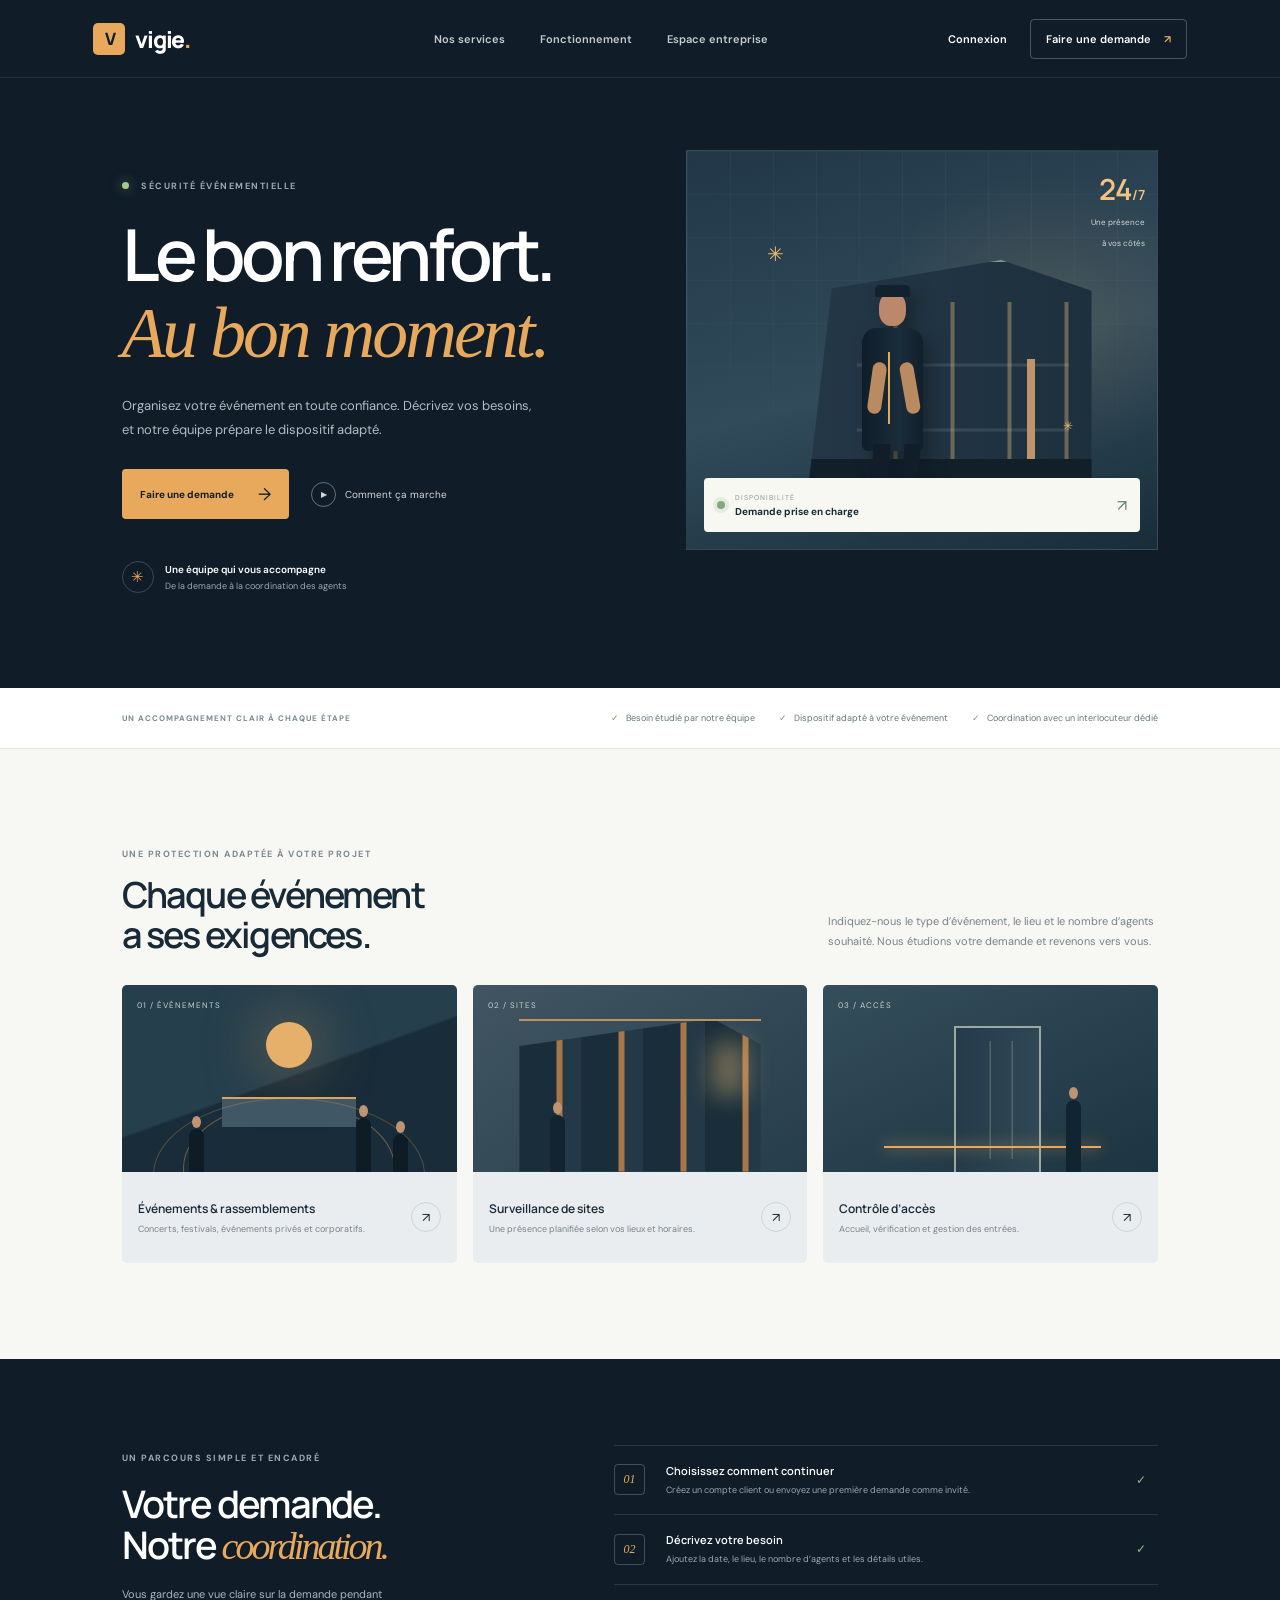
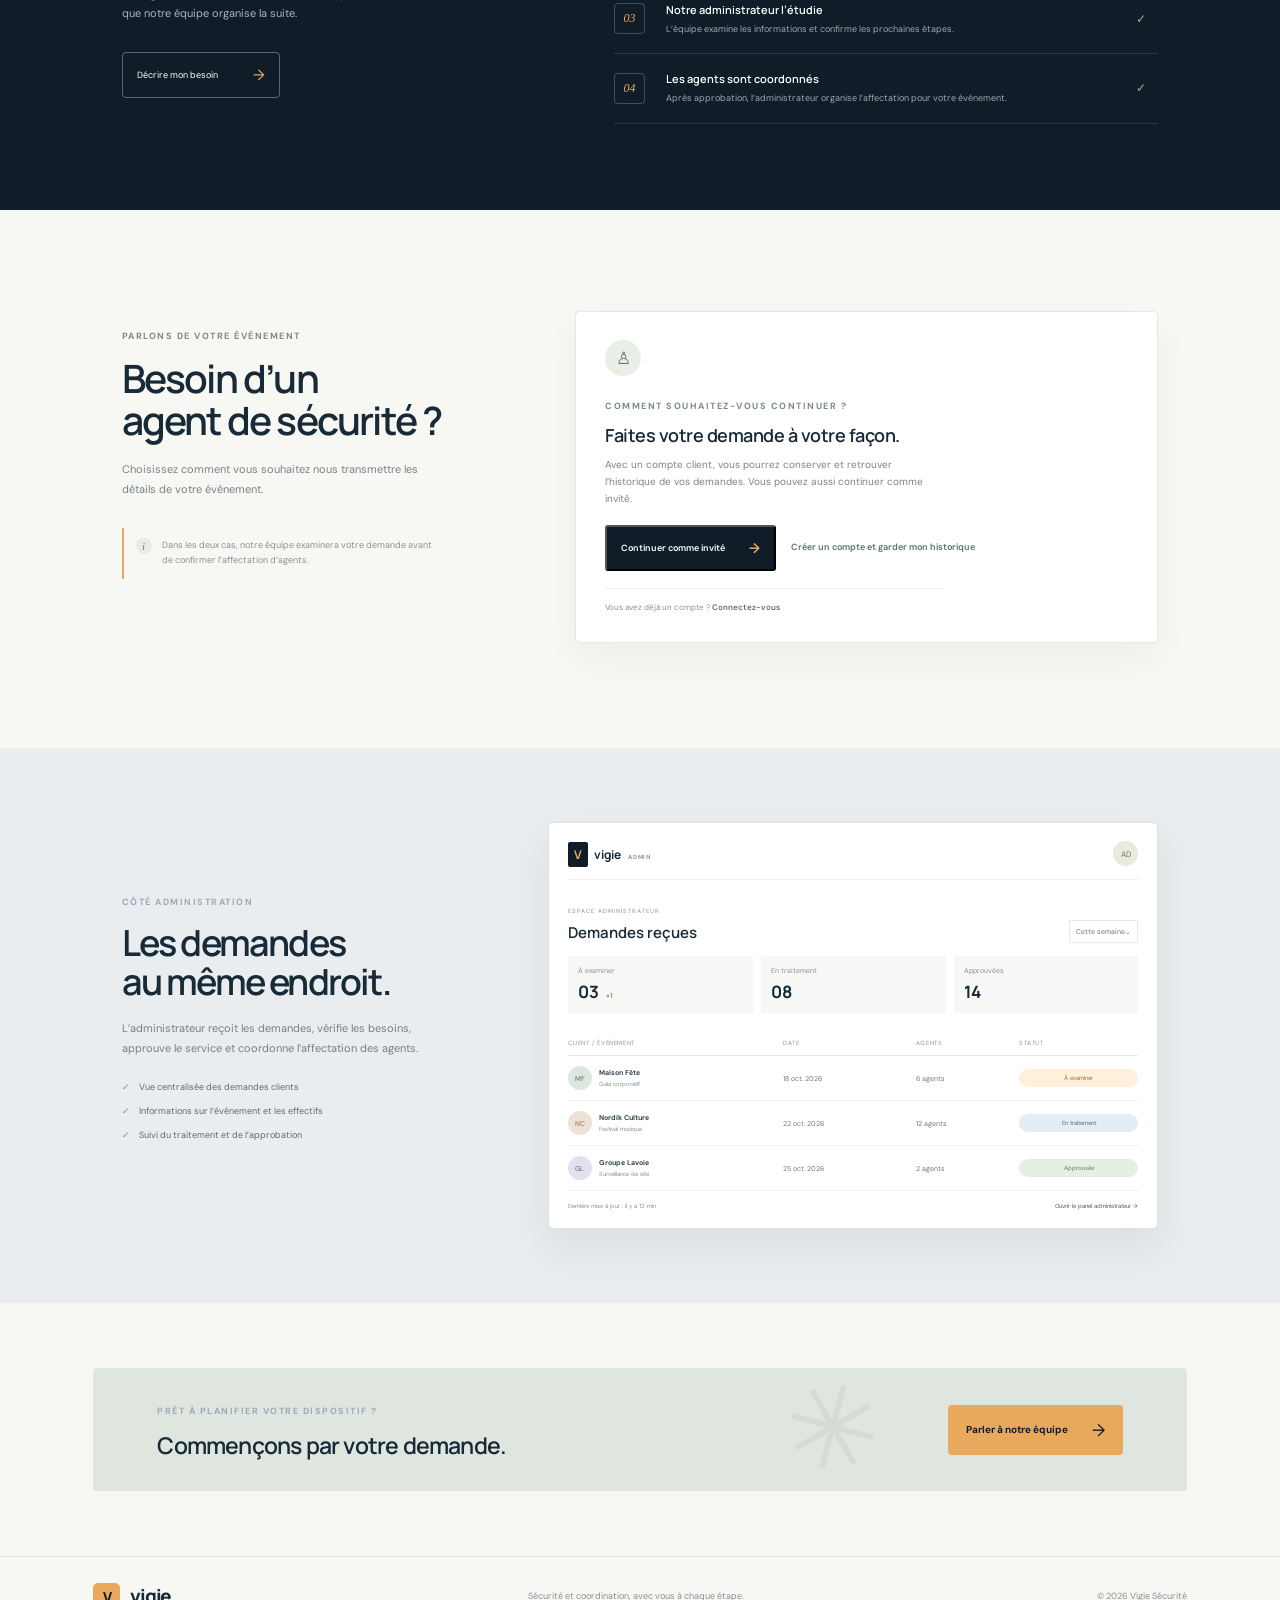
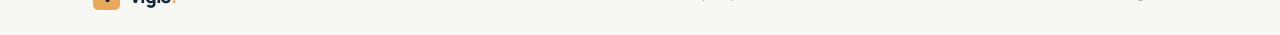
==== index.html @ 4e6cf0eb "Premier commit du projet" ====
<!doctype html>
<html lang="fr">
<head>
  <meta charset="utf-8">
  <meta name="viewport" content="width=device-width, initial-scale=1">
  <meta name="theme-color" content="#101d29">
  <title>Vigie — Sécurité événementielle</title>
  <meta name="description" content="Demandez les agents de sécurité qu’il vous faut pour votre événement. Une équipe dédiée étudie chaque demande.">
  <link rel="preconnect" href="https://fonts.googleapis.com">
  <link rel="preconnect" href="https://fonts.gstatic.com" crossorigin>
  <link href="https://fonts.googleapis.com/css2?family=DM+Sans:wght@400;500;600;700&family=Manrope:wght@400;500;600;700;800&display=swap" rel="stylesheet">
  <link rel="stylesheet" href="styles.css">
</head>
<body>
  <header class="topbar">
    <a class="brand" href="#accueil" aria-label="Vigie, accueil"><span class="brand-mark">V</span><span>vigie<span class="brand-period">.</span></span></a>
    <nav class="main-nav" aria-label="Navigation principale"><a href="#services">Nos services</a><a href="#fonctionnement">Fonctionnement</a><a href="#gestion">Espace entreprise</a></nav>
    <div class="header-actions"><a class="login-button" href="auth.html?role=client&amp;mode=login">Connexion</a><a class="header-cta" href="#demande">Faire une demande <span>↗</span></a></div>
    <button class="menu-toggle" aria-label="Ouvrir le menu" aria-expanded="false">☰</button>
  </header>

  <main id="accueil">
    <section class="hero">
      <div class="hero-copy">
        <div class="eyebrow"><span class="live-dot"></span> SÉCURITÉ ÉVÉNEMENTIELLE
        </div>
        <h1>Le bon renfort.<br><em>Au bon moment.</em></h1>
        <p class="hero-subtitle">Organisez votre événement en toute confiance. Décrivez vos besoins, et notre équipe prépare le dispositif adapté.</p>
        <div class="hero-actions"><a class="primary-button" href="#demande">Faire une demande <span>→</span></a><a class="secondary-button" href="#fonctionnement"><span class="play-icon">▶</span> Comment ça marche</a></div>
        <div class="hero-proof"><div class="proof-icon">✳</div><p><strong>Une équipe qui vous accompagne</strong><span>De la demande à la coordination des agents</span></p></div>
      </div>
      <div class="hero-visual" aria-label="Illustration d’un agent de sécurité lors d’un événement">
        <div class="visual-grid"></div><div class="visual-glow"></div>
        <div class="scene-building"><span></span><i></i><b></b></div>
        <div class="scene-person"><div class="person-head"></div><div class="person-body"><i></i><b></b></div><div class="person-legs"></div></div>
        <div class="visual-status"><span class="status-pulse"></span><div><small>DISPONIBILITÉ</small><strong>Demande prise en charge</strong></div><span class="status-arrow">↗</span></div>
        <div class="visual-count"><strong>24<span>/7</span></strong><small>Une présence<br>à vos côtés</small></div>
        <span class="visual-cross cross-one">✳</span><span class="visual-cross cross-two">✳</span>
      </div>
    </section>

    <section class="trust-strip"><span>UN ACCOMPAGNEMENT CLAIR À CHAQUE ÉTAPE</span><div class="trust-items"><span><i>✓</i> Besoin étudié par notre équipe</span><span><i>✓</i> Dispositif adapté à votre événement</span><span><i>✓</i> Coordination avec un interlocuteur dédié</span></div></section>

    <section class="services section-wrap" id="services">
      <div class="section-heading"><div><span class="eyebrow dark-eyebrow">UNE PROTECTION ADAPTÉE À VOTRE PROJET</span><h2>Chaque événement<br>a ses exigences.</h2></div><p>Indiquez-nous le type d’événement, le lieu et le nombre d’agents souhaité. Nous étudions votre demande et revenons vers vous.</p></div>
      <div class="service-grid">
        <article class="service-card service-event"><span class="service-number">01 / ÉVÉNEMENTS</span><div class="service-illustration event-illo"><span class="event-sun"></span><span class="event-stage"></span><i class="silhouette s1"></i><i class="silhouette s2"></i><i class="silhouette s3"></i></div><div class="service-bottom"><div><h3>Événements & rassemblements</h3><p>Concerts, festivals, événements privés et corporatifs.</p></div><a href="#demande" aria-label="Demander des agents pour un événement">↗</a></div></article>
        <article class="service-card service-site"><span class="service-number">02 / SITES</span><div class="service-illustration site-illo"><span class="site-building"></span><span class="site-light"></span><i class="silhouette s4"></i></div><div class="service-bottom"><div><h3>Surveillance de sites</h3><p>Une présence planifiée selon vos lieux et horaires.</p></div><a href="#demande" aria-label="Demander des agents pour un site">↗</a></div></article>
        <article class="service-card service-access"><span class="service-number">03 / ACCÈS</span><div class="service-illustration access-illo"><span class="access-door"></span><span class="access-line"></span><i class="silhouette s5"></i></div><div class="service-bottom"><div><h3>Contrôle d’accès</h3><p>Accueil, vérification et gestion des entrées.</p></div><a href="#demande" aria-label="Demander des agents pour le contrôle d’accès">↗</a></div></article>
      </div>
    </section>

    <section class="workflow" id="fonctionnement"><div class="workflow-inner"><div class="workflow-copy"><span class="eyebrow">UN PARCOURS SIMPLE ET ENCADRÉ</span><h2>Votre demande.<br>Notre <em>coordination.</em></h2><p>Vous gardez une vue claire sur la demande pendant que notre équipe organise la suite.</p><a href="#demande" class="outline-button">Décrire mon besoin <span>→</span></a></div><div class="flow-steps"><article><span class="flow-icon">01</span><div><h3>Choisissez comment continuer</h3><p>Créez un compte client ou envoyez une première demande comme invité.</p></div><span class="flow-check">✓</span></article><article><span class="flow-icon">02</span><div><h3>Décrivez votre besoin</h3><p>Ajoutez la date, le lieu, le nombre d’agents et les détails utiles.</p></div><span class="flow-check">✓</span></article><article><span class="flow-icon">03</span><div><h3>Notre administrateur l’étudie</h3><p>L’équipe examine les informations et confirme les prochaines étapes.</p></div><span class="flow-check">✓</span></article><article><span class="flow-icon">04</span><div><h3>Les agents sont coordonnés</h3><p>Après approbation, l’administrateur organise l’affectation pour votre événement.</p></div><span class="flow-check">✓</span></article></div></div></section>

    <section class="request-area section-wrap" id="demande"><div class="request-intro"><span class="eyebrow dark-eyebrow">PARLONS DE VOTRE ÉVÉNEMENT</span><h2>Besoin d’un<br>agent de sécurité ?</h2><p>Choisissez comment vous souhaitez nous transmettre les détails de votre événement.</p><div class="request-note"><span>i</span><p>Dans les deux cas, notre équipe examinera votre demande avant de confirmer l’affectation d’agents.</p></div></div><div class="request-flow"><div class="account-gate" id="request-choice"><span class="gate-icon">♙</span><span class="eyebrow dark-eyebrow">COMMENT SOUHAITEZ-VOUS CONTINUER ?</span><h3>Faites votre demande à votre façon.</h3><p>Avec un compte client, vous pourrez conserver et retrouver l’historique de vos demandes. Vous pouvez aussi continuer comme invité.</p><div class="choice-actions"><button type="button" id="guest-choice" class="gate-primary">Continuer comme invité <span>→</span></button><a href="auth.html?role=client&amp;mode=signup" class="gate-secondary">Créer un compte et garder mon historique</a></div><p class="existing-account">Vous avez déjà un compte ? <a href="auth.html?role=client&amp;mode=login">Connectez-vous</a></p></div><form class="request-form guest-form" id="guest-form" hidden><div class="form-heading"><span class="form-step">DEMANDE INVITÉ <b>·</b> SANS COMPTE</span><button class="back-choice" id="back-choice" type="button">← Retour</button></div><div class="form-row"><label>Nom de l’entreprise<input name="company" placeholder="Votre entreprise" required></label><label>Votre nom<input name="contact" placeholder="Nom du responsable" required></label></div><div class="form-row"><label>Votre courriel ou téléphone<input name="contactMethod" placeholder="nom@entreprise.com ou (514) 555-0100" required></label><label>Type d’événement<select name="eventType" required><option value="">Sélectionnez un type</option><option>Événement corporatif</option><option>Concert ou festival</option><option>Événement privé</option><option>Surveillance de site</option><option>Autre besoin</option></select></label></div><div class="form-row"><label>Date de l’événement<input type="date" name="date" required></label><label>Nombre d’agents souhaité<input type="number" name="agents" min="1" placeholder="Ex. 4" required></label></div><label>Lieu de l’événement<input name="location" placeholder="Adresse, ville, code postal" required></label><label>Détails complémentaires<textarea name="details" rows="3" placeholder="Horaires, contexte, besoins particuliers…"></textarea></label><button class="submit-button" type="submit">Envoyer ma demande <span>→</span></button><p class="form-privacy">Votre courriel ou téléphone sert à vous contacter au sujet de cette demande. Pour retrouver un historique, créez un compte.</p><p class="form-message" id="form-message" role="status"></p></form></div></section>

    <section class="admin-preview" id="gestion"><div class="admin-copy"><span class="eyebrow">CÔTÉ ADMINISTRATION</span><h2>Les demandes<br>au même endroit.</h2><p>L’administrateur reçoit les demandes, vérifie les besoins, approuve le service et coordonne l’affectation des agents.</p><ul><li><span>✓</span> Vue centralisée des demandes clients</li><li><span>✓</span> Informations sur l’événement et les effectifs</li><li><span>✓</span> Suivi du traitement et de l’approbation</li></ul></div><div class="dashboard"><div class="dash-top"><div><span class="dash-brand"><b>V</b> vigie <small>ADMIN</small></span></div><span class="dash-avatar">AD</span></div><div class="dash-title"><div><small>ESPACE ADMINISTRATEUR</small><h3>Demandes reçues</h3></div><span class="dash-period">Cette semaine⌄</span></div><div class="dash-stats"><div><small>À examiner</small><strong>03 <i>+1</i></strong></div><div><small>En traitement</small><strong>08</strong></div><div><small>Approuvées</small><strong>14</strong></div></div><div class="table-head"><span>CLIENT / ÉVÉNEMENT</span><span>DATE</span><span>AGENTS</span><span>STATUT</span></div><div class="request-row"><div class="client-cell"><span class="client-avatar av-one">MF</span><span><b>Maison Fête</b><small>Gala corporatif</small></span></div><span>18 oct. 2026</span><span>6 agents</span><span class="status pending">À examiner</span></div><div class="request-row"><div class="client-cell"><span class="client-avatar av-two">NC</span><span><b>Nordik Culture</b><small>Festival musique</small></span></div><span>22 oct. 2026</span><span>12 agents</span><span class="status review">En traitement</span></div><div class="request-row"><div class="client-cell"><span class="client-avatar av-three">GL</span><span><b>Groupe Lavoie</b><small>Surveillance de site</small></span></div><span>25 oct. 2026</span><span>2 agents</span><span class="status approved">Approuvée</span></div><div class="dash-footer"><span>Dernière mise à jour : il y a 12 min</span><a href="admin.html">Ouvrir le panel administrateur →</a></div></div></section>

    <section class="bottom-cta"><div><span class="eyebrow">PRÊT À PLANIFIER VOTRE DISPOSITIF ?</span><h2>Commençons par votre demande.</h2></div><a href="#demande" class="primary-button">Parler à notre équipe <span>→</span></a><span class="cta-decoration">✳</span></section>
  </main>
  <footer><a class="brand" href="#accueil"><span class="brand-mark">V</span><span>vigie<span class="brand-period">.</span></span></a><p>Sécurité et coordination, avec vous à chaque étape.</p><span>© 2026 Vigie Sécurité</span></footer>

  <script src="script.js"></script>
</body>
</html>
---- styles.css ----
:root{--navy:#101d29;--navy2:#172938;--ink:#182a37;--muted:#74818a;--paper:#f7f7f3;--white:#fff;--amber:#e8a95c;--light:#e9edf0;--line:#dfe4e6;--serif:Georgia,'Times New Roman',serif}*{box-sizing:border-box}html{scroll-behavior:smooth}body{margin:0;background:var(--paper);color:var(--ink);font-family:'DM Sans',sans-serif;-webkit-font-smoothing:antialiased}a{color:inherit;text-decoration:none}button,input,select,textarea{font:inherit}.topbar{height:78px;padding:0 7.3%;display:flex;align-items:center;justify-content:space-between;background:var(--navy);color:white;border-bottom:1px solid #ffffff18}.brand{display:flex;align-items:center;gap:10px;font:800 23px Manrope,sans-serif;letter-spacing:-1.3px}.brand-mark{width:32px;height:32px;display:grid;place-items:center;background:var(--amber);color:var(--navy);border-radius:5px;font:800 17px Manrope}.brand-period{color:var(--amber)}.main-nav{display:flex;gap:35px;margin-left:6%}.main-nav a,.login-button,.header-cta{font-size:11px;font-weight:600}.main-nav a{color:#c5cdd2}.main-nav a:hover,.login-button:hover{color:var(--amber)}.header-actions{display:flex;gap:23px;align-items:center}.login-button{background:none;border:0;color:white;cursor:pointer}.header-cta{padding:12px 15px;border:1px solid #ffffff40;border-radius:4px}.header-cta span{color:var(--amber);margin-left:10px}.menu-toggle{display:none;border:0;background:none;color:white;font-size:22px}.hero{background:var(--navy);color:white;padding:72px 9.5% 83px;display:grid;grid-template-columns:1.03fr .97fr;gap:6%;position:relative;overflow:hidden}.hero-copy{padding:30px 0 12px;z-index:1}.eyebrow{font-size:9px;letter-spacing:1.5px;font-weight:700;color:#9ba9b3}.live-dot{display:inline-block;width:7px;height:7px;border-radius:50%;background:#a5c98d;margin-right:9px;box-shadow:0 0 12px #a5c98d80}.hero h1{font:600 clamp(48px,5.6vw,77px)/1.05 Manrope,sans-serif;letter-spacing:-4.8px;margin:25px 0 19px}.hero h1 em,.workflow h2 em{font:italic 500 1em var(--serif);color:var(--amber);letter-spacing:-3px}.hero-subtitle{max-width:420px;color:#b1bbc1;font-size:13px;line-height:1.85}.hero-actions{display:flex;gap:22px;align-items:center;margin-top:27px}.primary-button{display:inline-flex;align-items:center;gap:24px;background:var(--amber);color:var(--navy);padding:14px 18px;border-radius:4px;font-size:10px;font-weight:700;transition:background .2s}.primary-button:hover{background:#f2bd7c}.primary-button span{font-size:17px;font-weight:400}.secondary-button{display:flex;align-items:center;gap:9px;color:#d1d6da;font-size:10px}.play-icon{width:25px;height:25px;border:1px solid #ffffff5c;border-radius:50%;display:grid;place-items:center;font-size:8px;padding-left:2px}.hero-proof{display:flex;gap:11px;align-items:center;margin-top:42px}.proof-icon{width:32px;height:32px;border:1px solid #ffffff30;border-radius:50%;display:grid;place-items:center;color:var(--amber);font-size:15px}.hero-proof p{margin:0}.hero-proof strong,.hero-proof p span{display:block}.hero-proof strong{font-size:10px;font-weight:600}.hero-proof p span{font-size:9px;color:#9caab2;margin-top:4px}.hero-visual{height:400px;position:relative;background:linear-gradient(165deg,#213747,#314b5b 54%,#182d39);border:1px solid #ffffff12;overflow:hidden}.visual-grid{position:absolute;inset:0;background-image:linear-gradient(#ffffff09 1px,transparent 1px),linear-gradient(90deg,#ffffff09 1px,transparent 1px);background-size:43px 43px;mask-image:linear-gradient(to bottom,black,transparent 90%)}.visual-glow{position:absolute;width:360px;height:300px;right:-70px;top:15px;background:radial-gradient(ellipse,#e8a95c22,transparent 68%)}.scene-building{position:absolute;bottom:69px;right:14%;height:220px;width:60%;background:linear-gradient(90deg,#243747,#1c303d);clip-path:polygon(8% 13%,68% 0,100% 14%,100% 100%,0 100%);border-top:2px solid #82919a}.scene-building:before{content:'';position:absolute;inset:40px 8% 0 17%;background:repeating-linear-gradient(90deg,transparent 0 36px,#edbb7760 37px 40px,transparent 41px 57px),repeating-linear-gradient(0deg,transparent 0 48px,#ffffff1c 49px 51px,transparent 52px 65px)}.scene-building span{position:absolute;bottom:0;left:-8%;width:120%;height:21px;background:#111f29}.scene-building i,.scene-building b{position:absolute;bottom:21px;width:8px;height:100px;background:#bd9568;left:23%}.scene-building b{left:77%}.scene-person{position:absolute;width:89px;height:235px;bottom:28px;left:34%;filter:drop-shadow(8px 9px 8px #10182080)}.person-head{position:absolute;left:32px;top:6px;width:27px;height:34px;background:#bb886c;border-radius:44% 44% 43% 42%}.person-head:before{content:'';position:absolute;background:#12212d;left:-4px;top:-7px;width:35px;height:12px;border-radius:5px 5px 1px 1px}.person-body{position:absolute;left:15px;top:42px;width:61px;height:123px;border-radius:15px 15px 6px 6px;background:linear-gradient(90deg,#0e1d29,#1a2d3a 62%,#111f2b)}.person-body:after{content:'';position:absolute;top:24px;left:26px;height:72px;width:2px;background:#e6aa5c}.person-body i,.person-body b{position:absolute;top:34px;left:8px;width:14px;height:52px;background:#ba8a61;border-radius:8px;transform:rotate(8deg)}.person-body b{left:41px;transform:rotate(-10deg)}.person-legs{position:absolute;top:158px;left:24px;width:47px;height:72px;border-left:17px solid #111e29;border-right:16px solid #111e29;transform:skew(-4deg)}.visual-status{position:absolute;left:17px;bottom:17px;right:17px;min-height:54px;background:#f8f8f2;display:flex;align-items:center;gap:10px;padding:10px 13px;color:var(--ink);border-radius:4px}.status-pulse{width:8px;height:8px;border-radius:50%;background:#81a97d;box-shadow:0 0 0 4px #81a97d26}.visual-status small,.visual-status strong{display:block}.visual-status small{font-size:7px;color:#8a9495;letter-spacing:1px}.visual-status strong{font-size:10px;margin-top:3px}.status-arrow{margin-left:auto;color:#637f6f}.visual-count{position:absolute;right:12px;top:18px;color:white;text-align:right}.visual-count strong{font:600 29px Manrope;display:block;color:#f3c481}.visual-count strong span{font-size:14px}.visual-count small{font-size:8px;line-height:1.5;color:#d1d8d9}.visual-cross{position:absolute;color:#edb96c}.cross-one{top:90px;left:17%;font-size:20px}.cross-two{right:18%;bottom:115px;font-size:12px}.trust-strip{background:white;display:flex;align-items:center;justify-content:space-between;padding:24px 9.5%;border-bottom:1px solid var(--line)}.trust-strip>span{font-size:8px;letter-spacing:1px;font-weight:700;color:#7c8990}.trust-items{display:flex;gap:24px}.trust-items span{font-size:9px;color:#68767d}.trust-items i{font-style:normal;color:#829e76;margin-right:5px}.section-wrap{padding-left:9.5%;padding-right:9.5%;max-width:1600px;margin:0 auto}.services{padding-top:92px;padding-bottom:96px}.section-heading{display:flex;justify-content:space-between;align-items:end;margin-bottom:30px}.dark-eyebrow{color:#7a8990}.section-heading h2,.request-intro h2,.admin-copy h2{font:600 36px/1.1 Manrope,sans-serif;letter-spacing:-1.8px;margin:13px 0 0}.section-heading>p{max-width:330px;color:#78838a;font-size:11px;line-height:1.8;margin:0 0 3px}.service-grid{display:grid;grid-template-columns:repeat(3,1fr);gap:16px}.service-card{background:#e9edef;position:relative;overflow:hidden;border-radius:5px}.service-number{position:absolute;z-index:2;top:15px;left:15px;color:#c6d0d3;font-size:8px;letter-spacing:1px}.service-illustration{height:187px;display:block;position:relative;overflow:hidden;background:#1b2e3a}.event-illo{background:linear-gradient(160deg,#263f4d 0 49%,#192c39 50%)}.event-illo:before{content:'';position:absolute;width:210px;height:130px;bottom:-62px;left:50%;transform:translateX(-50%);border:1px solid #e8a95c66;border-radius:50%}.event-illo:after{content:'';position:absolute;width:270px;height:152px;bottom:-80px;left:50%;transform:translateX(-50%);border:1px solid #e8a95c44;border-radius:50%}.event-sun{position:absolute;top:37px;left:50%;width:46px;height:46px;border-radius:50%;transform:translateX(-50%);background:#e7b06a;box-shadow:0 0 60px #e5aa5f88}.event-stage{position:absolute;bottom:45px;left:30%;width:40%;height:30px;background:#405766;border-top:2px solid #dda55e}.silhouette{position:absolute;bottom:0;display:block;width:15px;height:51px;background:#0e1c26;border-radius:9px 9px 0 0}.silhouette:before{content:'';position:absolute;top:-13px;left:3px;width:9px;height:12px;border-radius:50%;background:#c09372}.s1{left:20%;height:43px}.s2{left:70%;height:54px}.s3{left:81%;height:38px}.site-illo{background:linear-gradient(145deg,#415662,#263d4b)}.site-illo:before{content:'';position:absolute;inset:34px 14% 0;background:repeating-linear-gradient(90deg,#192e3a 0 37px,#a77649 38px 43px,#233947 44px 62px);clip-path:polygon(0 18%,80% 0,100% 17%,100% 100%,0 100%)}.site-building{position:absolute;inset:34px 14% 0;border-top:2px solid #c0905e}.site-light{position:absolute;right:18%;top:58px;width:36px;height:53px;background:#f1c47d66;filter:blur(12px)}.s4{left:23%;height:57px;background:#132431}.access-illo{background:linear-gradient(155deg,#354e5c,#1d3441)}.access-door{position:absolute;left:39%;bottom:0;width:26%;height:146px;border:2px solid #9ca9a3;background:linear-gradient(90deg,#253b49,#304755);border-bottom:0}.access-door:before{content:'';position:absolute;inset:13px;background:repeating-linear-gradient(90deg,transparent 0 20px,#8f9b9966 21px 22px)}.access-line{position:absolute;left:18%;right:17%;bottom:24px;height:2px;background:#e8a95c;box-shadow:0 0 14px #e8a95c}.s5{right:23%;height:72px;background:#112431}.service-bottom{min-height:91px;padding:16px 16px;display:flex;align-items:center;justify-content:space-between}.service-bottom h3{margin:0;font:600 12px Manrope}.service-bottom p{font-size:9px;color:#78838a;margin:6px 0 0}.service-bottom>a{width:30px;height:30px;border:1px solid #cdd4d5;display:grid;place-items:center;border-radius:50%;font-size:13px}.service-bottom>a:hover{background:var(--navy);color:white}.workflow{background:var(--navy);color:white;padding:86px 9.5%}.workflow-inner{max-width:1300px;margin:0 auto;display:grid;grid-template-columns:.82fr 1.18fr;gap:11%}.workflow h2{font:600 38px/1.08 Manrope;letter-spacing:-2px;margin:17px 0}.workflow-copy>p{font-size:11px;line-height:1.8;max-width:280px;color:#aab6bd}.outline-button{display:inline-flex;align-items:center;gap:35px;padding:12px 14px;border:1px solid #ffffff52;border-radius:4px;font-size:9px;margin-top:17px}.outline-button span{color:var(--amber);font-size:15px}.flow-steps article{display:grid;grid-template-columns:39px 1fr 22px;gap:13px;align-items:center;padding:17px 0;border-bottom:1px solid #ffffff1d}.flow-steps article:first-child{border-top:1px solid #ffffff1d}.flow-icon{width:31px;height:31px;border:1px solid #ffffff38;border-radius:4px;display:grid;place-items:center;color:var(--amber);font:italic 12px var(--serif)}.flow-steps h3{font:600 11px Manrope;margin:0}.flow-steps p{font-size:9px;color:#9ba8ae;margin:6px 0 0;line-height:1.5}.flow-check{font-size:12px;color:#94b78b}.request-area{padding-top:101px;padding-bottom:105px;display:grid;grid-template-columns:.75fr 1.25fr;gap:10%;align-items:start}.request-intro{padding-top:12px}.request-intro h2{font-size:39px}.request-intro>p{max-width:300px;color:#77838a;font-size:11px;line-height:1.8;margin-top:18px}.request-note{display:flex;gap:10px;align-items:flex-start;max-width:310px;border-left:2px solid var(--amber);padding:10px 0 10px 12px;margin-top:28px}.request-note>span{width:16px;height:16px;flex:none;border-radius:50%;background:#e9ece4;display:grid;place-items:center;font:italic 11px var(--serif);color:#768471}.request-note p{margin:0;color:#899196;font-size:9px;line-height:1.7}.request-form{background:white;border:1px solid #e7e9e6;padding:25px 27px;border-radius:5px;box-shadow:0 16px 38px #2235420b}.form-heading{display:flex;justify-content:space-between;align-items:center;padding-bottom:16px;border-bottom:1px solid #edf0ed;margin-bottom:17px}.form-step{font-size:8px;letter-spacing:1px;font-weight:700;color:#5e6d75}.form-step b{color:var(--amber);margin:0 4px}.secure-label{font-size:7px;letter-spacing:.7px;color:#849087}.request-form label,.login-form label{display:block;font-size:9px;font-weight:600;color:#52616a;margin:0 0 14px}.form-row{display:grid;grid-template-columns:1fr 1fr;gap:13px}.request-form input,.request-form select,.request-form textarea,.login-form input{display:block;width:100%;margin-top:7px;padding:11px 10px;border:1px solid #e1e5e3;border-radius:3px;background:#fcfcfa;color:var(--ink);font-size:10px;outline:none}.request-form input:focus,.request-form select:focus,.request-form textarea:focus,.login-form input:focus{border-color:#748c7a;box-shadow:0 0 0 2px #748c7a1c}.request-form textarea{resize:vertical;min-height:64px}.submit-button{width:100%;display:flex;align-items:center;justify-content:space-between;border:0;background:var(--navy);color:white;padding:13px 15px;border-radius:3px;font-size:10px;font-weight:600;cursor:pointer}.submit-button:hover{background:#294453}.submit-button span{color:var(--amber);font-size:17px}.form-privacy{font-size:8px;color:#939b9b;text-align:center;margin:12px 0 0}.form-message{font-size:10px;color:#506e59;margin:8px 0 0}.admin-preview{padding:74px 9.5%;background:#e9edef;display:grid;grid-template-columns:.72fr 1.28fr;gap:8%;align-items:center}.admin-copy h2{font-size:36px}.admin-copy>p{font-size:11px;line-height:1.8;color:#718087;max-width:320px;margin:17px 0}.admin-copy ul{list-style:none;padding:0;margin:22px 0}.admin-copy li{font-size:9px;color:#596b73;margin:12px 0}.admin-copy li span{color:#749477;margin-right:7px}.dashboard{background:#fff;border:1px solid #dce1e2;border-radius:5px;padding:18px 19px;box-shadow:0 19px 42px #182d3c12;min-width:0}.dash-top{display:flex;justify-content:space-between;align-items:center;padding-bottom:13px;border-bottom:1px solid #edf0ef}.dash-brand{font:700 12px Manrope;color:var(--ink)}.dash-brand b{background:var(--navy);color:var(--amber);padding:4px 6px;border-radius:2px;margin-right:4px}.dash-brand small{font:700 6px 'DM Sans';letter-spacing:.8px;color:#8d989a;margin-left:5px}.dash-avatar{width:25px;height:25px;border-radius:50%;display:grid;place-items:center;background:#e8eadd;color:#6c7c65;font-size:8px}.dash-title{display:flex;justify-content:space-between;align-items:end;margin:17px 0 13px}.dash-title small{font-size:6px;letter-spacing:1px;color:#8b9698}.dash-title h3{font:600 15px Manrope;margin:4px 0 0}.dash-period{font-size:7px;border:1px solid #e7eae8;padding:6px;color:#66757b}.dash-stats{display:grid;grid-template-columns:repeat(3,1fr);gap:8px;margin-bottom:18px}.dash-stats>div{padding:10px;background:#f7f8f5}.dash-stats small{display:block;font-size:7px;color:#859095}.dash-stats strong{font:700 17px Manrope;display:block;margin-top:5px}.dash-stats i{font:600 7px 'DM Sans';color:#76936f;margin-left:4px}.table-head,.request-row{display:grid;grid-template-columns:1.4fr .85fr .65fr .8fr;gap:6px;align-items:center}.table-head{padding:8px 0;border-bottom:1px solid #e8eceb;font-size:6px;letter-spacing:.6px;color:#8a9598}.request-row{padding:10px 0;border-bottom:1px solid #eff1f0;font-size:7px;color:#69777b}.client-cell{display:flex;align-items:center;gap:7px;min-width:0}.client-avatar{width:24px;height:24px;border-radius:50%;display:grid;place-items:center;font-size:7px;color:#536d6b;flex:none;background:#dce7df}.av-two{background:#eee1d5;color:#9a704b}.av-three{background:#e4e1ee;color:#6e688d}.client-cell b,.client-cell small{display:block;white-space:nowrap;overflow:hidden;text-overflow:ellipsis}.client-cell b{font-size:7px;color:#34464f}.client-cell small{font-size:6px;color:#899395;margin-top:3px}.status{border-radius:10px;padding:5px 6px;text-align:center;font-size:6px;white-space:nowrap}.pending{background:#fff0dc;color:#9c7336}.review{background:#e4edf4;color:#547493}.approved{background:#e4efe5;color:#638063}.dash-footer{display:flex;justify-content:space-between;padding-top:11px;font-size:6px;color:#899394}.dash-footer a{color:#496953}.bottom-cta{position:relative;overflow:hidden;margin:65px 7.3%;padding:30px 5%;background:#dfe6df;display:flex;align-items:center;justify-content:space-between;border-radius:4px}.bottom-cta h2{font:600 23px Manrope;letter-spacing:-.8px;margin:10px 0 0}.bottom-cta .primary-button{z-index:1}.cta-decoration{position:absolute;right:28%;font-size:116px;color:#d3ddd3;transform:rotate(15deg)}footer{min-height:79px;border-top:1px solid var(--line);padding:0 7.3%;display:flex;align-items:center;justify-content:space-between}footer .brand{font-size:19px}footer .brand-mark{width:27px;height:27px;font-size:14px}footer p,footer>span{font-size:9px;color:#879096}.site-dialog{width:min(430px,calc(100% - 32px));border:1px solid #e4e8e7;border-radius:5px;padding:29px 31px;background:var(--paper);color:var(--ink);box-shadow:0 25px 90px #07131d66}.site-dialog::backdrop{background:#07131dcc;backdrop-filter:blur(3px)}.dialog-close-row{display:flex;justify-content:flex-end;margin:-15px -14px 15px}.dialog-close-row button{border:0;background:none;font-size:25px;color:#7e898c;cursor:pointer}.site-dialog h2{font:600 28px/1.1 Manrope;letter-spacing:-1.2px;margin:13px 0}.site-dialog>p{color:#77848b;font-size:10px;line-height:1.7}.login-form{margin-top:20px}.login-form label{margin-bottom:14px}.dialog-bottom{font-size:9px;color:#7a8589;text-align:center;border-top:1px solid var(--line);padding-top:16px;margin-top:18px}.dialog-bottom a{display:block;color:#4d7059;font-weight:600;margin-top:7px}#login-message{font-size:9px;color:#876b44}
@media(min-width:1400px){.hero{padding-left:12%;padding-right:12%}.section-wrap{padding-left:12%;padding-right:12%}.workflow{padding-left:12%;padding-right:12%}.admin-preview{padding-left:12%;padding-right:12%}}@media(max-width:950px){.topbar{padding:0 5%}.main-nav{gap:17px;margin-left:0}.main-nav a,.login-button,.header-cta{font-size:9px}.header-actions{gap:13px}.hero{padding-left:6%;padding-right:6%;gap:4%}.hero h1{font-size:59px;letter-spacing:-3px}.hero-visual{height:365px}.section-wrap{padding-left:6%;padding-right:6%}.trust-strip{padding-left:6%;padding-right:6%}.trust-items{gap:12px}.workflow{padding-left:6%;padding-right:6%}.request-area{gap:6%}.admin-preview{padding-left:6%;padding-right:6%;gap:5%}.dashboard{padding:13px}.table-head,.request-row{grid-template-columns:1.3fr .7fr .6fr .8fr}.status{font-size:5px;padding:4px}}@media(max-width:680px){.topbar{height:66px}.main-nav,.header-actions{display:none}.menu-toggle{display:block}.main-nav.open{display:flex;position:absolute;z-index:5;top:65px;left:0;right:0;background:var(--navy);padding:19px 6%;flex-direction:column;gap:18px}.main-nav.open a{font-size:12px}.hero{padding:40px 6% 48px;display:flex;flex-direction:column;gap:31px}.hero-copy{padding:0}.hero h1{font-size:49px;letter-spacing:-3.1px}.hero-subtitle{font-size:11px}.hero-actions{gap:15px}.primary-button{font-size:9px;padding:12px 13px;gap:16px}.secondary-button{font-size:9px}.hero-proof{margin-top:26px}.hero-visual{height:304px;margin:0 2%}.scene-person{left:33%;transform:scale(.88);transform-origin:bottom}.visual-count{right:12px;top:15px}.trust-strip{display:block;padding:19px 6%}.trust-strip>span{font-size:7px}.trust-items{display:grid;grid-template-columns:1fr;gap:9px;margin-top:13px}.trust-items span{font-size:9px}.services{padding-top:65px;padding-bottom:66px}.section-heading{display:block}.section-heading h2,.request-intro h2,.admin-copy h2{font-size:31px}.section-heading>p{margin-top:14px}.service-grid{grid-template-columns:1fr;gap:12px}.service-illustration{height:170px}.workflow{padding:62px 6%}.workflow-inner{grid-template-columns:1fr;gap:33px}.workflow h2{font-size:33px}.flow-steps h3{font-size:10px}.request-area{padding-top:68px;padding-bottom:70px;grid-template-columns:1fr;gap:29px}.request-intro{padding:0}.request-intro>p{max-width:360px}.request-note{margin-top:16px}.request-form{padding:20px 16px}.form-row{gap:9px}.request-form input,.request-form select,.request-form textarea{font-size:9px;padding:10px 8px}.admin-preview{padding:61px 6%;grid-template-columns:1fr;gap:22px}.admin-copy>p{max-width:420px}.dashboard{padding:13px 10px}.dash-stats{gap:5px}.dash-stats>div{padding:8px 6px}.table-head,.request-row{grid-template-columns:1.35fr .72fr .58fr .77fr;gap:3px}.table-head{font-size:5px}.request-row{font-size:6px}.client-cell{gap:4px}.client-avatar{width:20px;height:20px}.client-cell b{font-size:6px}.client-cell small{font-size:5px}.status{font-size:5px;padding:4px 3px}.dash-title h3{font-size:13px}.bottom-cta{margin:42px 4%;padding:23px 6%;display:block}.bottom-cta h2{font-size:19px;max-width:240px}.bottom-cta .primary-button{margin-top:18px}.cta-decoration{right:0;top:6px;font-size:82px}footer{padding:17px 6%;flex-wrap:wrap;gap:8px}footer .brand{font-size:17px}footer .brand-mark{width:25px;height:25px}footer p{order:3;width:100%;margin:0}footer>span{font-size:8px}.site-dialog{padding:24px 21px}.dialog-close-row{margin-top:-11px}}@media(max-width:390px){.hero h1{font-size:43px}.hero-actions{align-items:flex-start;flex-direction:column}.form-row{grid-template-columns:1fr}.request-form label{margin-bottom:12px}.status{white-space:normal}.table-head,.request-row{grid-template-columns:1.2fr .68fr .52fr .72fr}}@media(prefers-reduced-motion:reduce){html{scroll-behavior:auto}*{transition:none!important}}
.account-gate{align-self:center;background:#fff;border:1px solid #e4e8e5;border-radius:5px;padding:28px 29px;box-shadow:0 16px 38px #2235420b}.gate-icon{width:36px;height:36px;display:grid;place-items:center;background:#e9efe7;border-radius:50%;color:#5c7b61;font-size:17px;margin-bottom:17px}.account-gate h3{font:600 18px Manrope;letter-spacing:-.5px;margin:9px 0}.account-gate>p{font-size:10px;line-height:1.7;color:#78848a;max-width:340px;margin:0 0 18px}.account-gate>div{display:flex;align-items:center;gap:18px}.gate-primary{display:inline-flex;align-items:center;gap:24px;background:var(--navy);color:white;padding:12px 14px;border-radius:3px;font-size:9px;font-weight:600}.gate-primary span{color:var(--amber);font-size:14px}.gate-secondary{font-size:9px;color:#58745e;font-weight:600}@media(max-width:680px){.account-gate{padding:22px 19px}.account-gate>div{align-items:flex-start;flex-direction:column;gap:14px}}
.request-flow{min-width:0}.request-flow .account-gate{width:100%}.account-gate .choice-actions{gap:15px;flex-wrap:wrap}.account-gate .gate-primary{font-family:'DM Sans',sans-serif;cursor:pointer}.account-gate .gate-secondary{text-decoration:none;line-height:1.5}.existing-account{padding-top:12px;margin:17px 0 0!important;border-top:1px solid #edf0ed;font-size:8px!important;color:#899397!important}.existing-account a{color:#58745e;font-weight:600}.back-choice{border:0;background:none;color:#5c765e;font-size:8px;cursor:pointer}.guest-form[hidden]{display:none}.guest-form .form-message{color:#55785e;line-height:1.5}
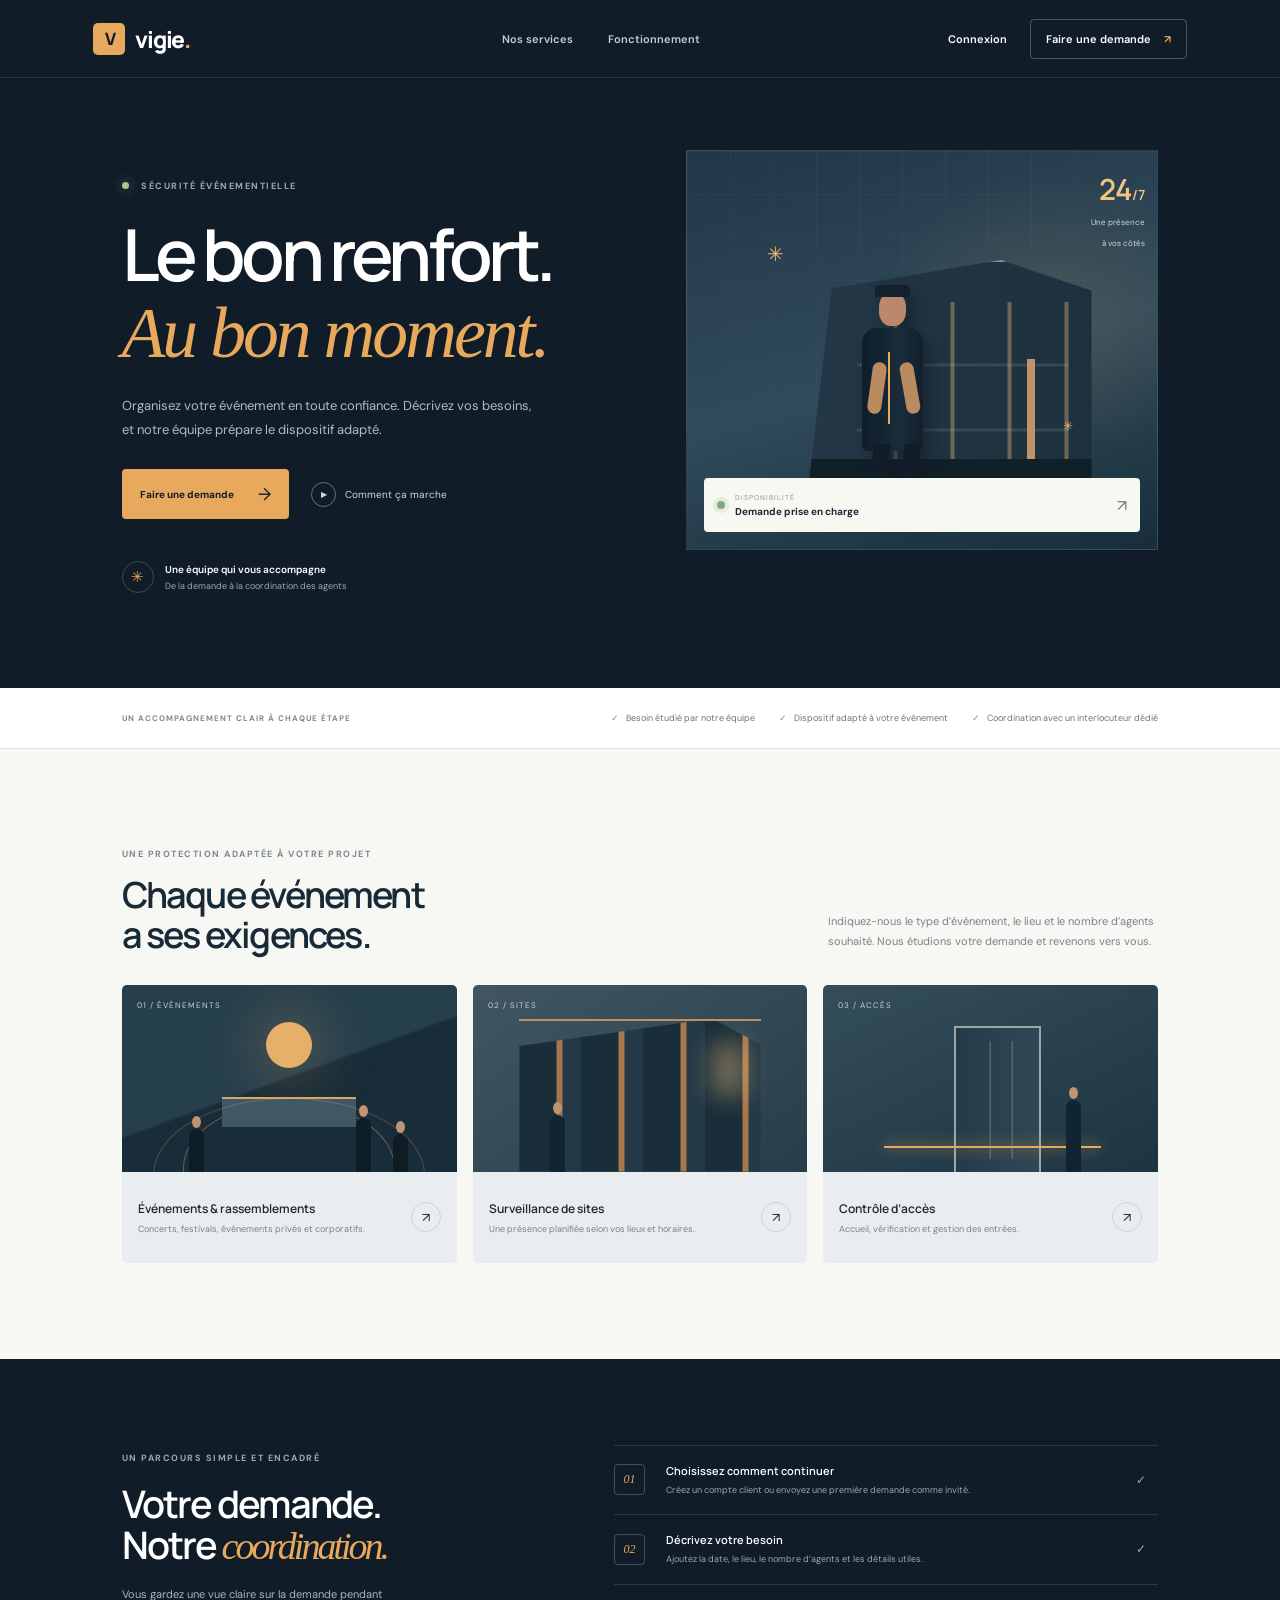
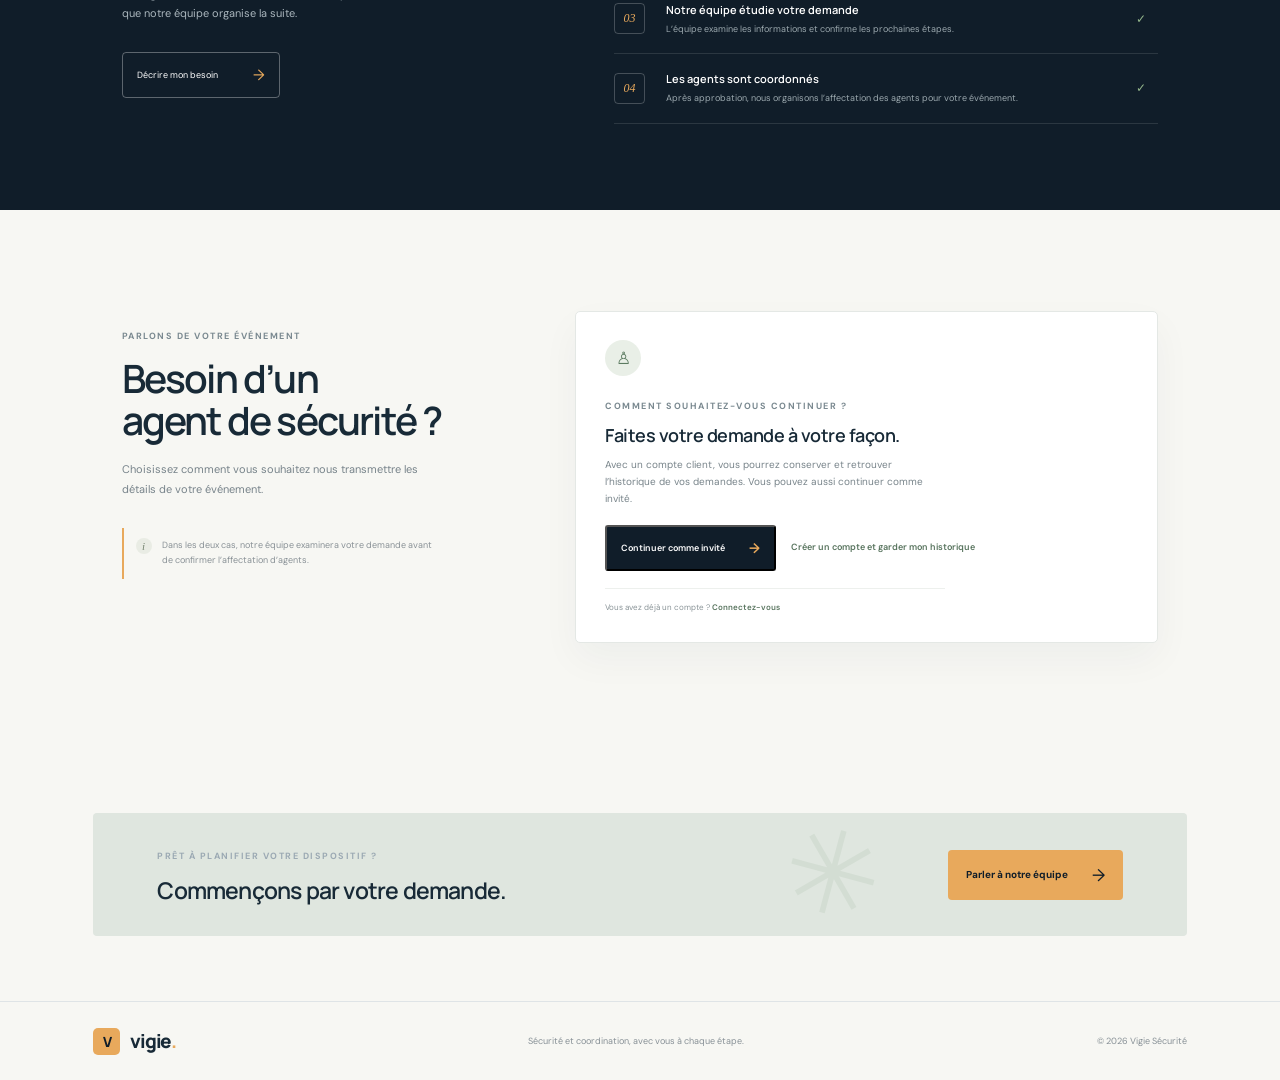
==== commit 52503e9f: "1ere modification" ====
--- a/index.html
+++ b/index.html
@@ -14,7 +14,7 @@
 <body>
   <header class="topbar">
     <a class="brand" href="#accueil" aria-label="Vigie, accueil"><span class="brand-mark">V</span><span>vigie<span class="brand-period">.</span></span></a>
-    <nav class="main-nav" aria-label="Navigation principale"><a href="#services">Nos services</a><a href="#fonctionnement">Fonctionnement</a><a href="#gestion">Espace entreprise</a></nav>
+    <nav class="main-nav" aria-label="Navigation principale"><a href="#services">Nos services</a><a href="#fonctionnement">Fonctionnement</a></nav>
     <div class="header-actions"><a class="login-button" href="auth.html?role=client&amp;mode=login">Connexion</a><a class="header-cta" href="#demande">Faire une demande <span>↗</span></a></div>
     <button class="menu-toggle" aria-label="Ouvrir le menu" aria-expanded="false">☰</button>
   </header>
@@ -50,11 +50,11 @@
       </div>
     </section>
 
-    <section class="workflow" id="fonctionnement"><div class="workflow-inner"><div class="workflow-copy"><span class="eyebrow">UN PARCOURS SIMPLE ET ENCADRÉ</span><h2>Votre demande.<br>Notre <em>coordination.</em></h2><p>Vous gardez une vue claire sur la demande pendant que notre équipe organise la suite.</p><a href="#demande" class="outline-button">Décrire mon besoin <span>→</span></a></div><div class="flow-steps"><article><span class="flow-icon">01</span><div><h3>Choisissez comment continuer</h3><p>Créez un compte client ou envoyez une première demande comme invité.</p></div><span class="flow-check">✓</span></article><article><span class="flow-icon">02</span><div><h3>Décrivez votre besoin</h3><p>Ajoutez la date, le lieu, le nombre d’agents et les détails utiles.</p></div><span class="flow-check">✓</span></article><article><span class="flow-icon">03</span><div><h3>Notre administrateur l’étudie</h3><p>L’équipe examine les informations et confirme les prochaines étapes.</p></div><span class="flow-check">✓</span></article><article><span class="flow-icon">04</span><div><h3>Les agents sont coordonnés</h3><p>Après approbation, l’administrateur organise l’affectation pour votre événement.</p></div><span class="flow-check">✓</span></article></div></div></section>
+    <section class="workflow" id="fonctionnement"><div class="workflow-inner"><div class="workflow-copy"><span class="eyebrow">UN PARCOURS SIMPLE ET ENCADRÉ</span><h2>Votre demande.<br>Notre <em>coordination.</em></h2><p>Vous gardez une vue claire sur la demande pendant que notre équipe organise la suite.</p><a href="#demande" class="outline-button">Décrire mon besoin <span>→</span></a></div><div class="flow-steps"><article><span class="flow-icon">01</span><div><h3>Choisissez comment continuer</h3><p>Créez un compte client ou envoyez une première demande comme invité.</p></div><span class="flow-check">✓</span></article><article><span class="flow-icon">02</span><div><h3>Décrivez votre besoin</h3><p>Ajoutez la date, le lieu, le nombre d’agents et les détails utiles.</p></div><span class="flow-check">✓</span></article><article><span class="flow-icon">03</span><div><h3>Notre équipe étudie votre demande</h3><p>L’équipe examine les informations et confirme les prochaines étapes.</p></div><span class="flow-check">✓</span></article><article><span class="flow-icon">04</span><div><h3>Les agents sont coordonnés</h3><p>Après approbation, nous organisons l’affectation des agents pour votre événement.</p></div><span class="flow-check">✓</span></article></div></div></section>
 
-    <section class="request-area section-wrap" id="demande"><div class="request-intro"><span class="eyebrow dark-eyebrow">PARLONS DE VOTRE ÉVÉNEMENT</span><h2>Besoin d’un<br>agent de sécurité ?</h2><p>Choisissez comment vous souhaitez nous transmettre les détails de votre événement.</p><div class="request-note"><span>i</span><p>Dans les deux cas, notre équipe examinera votre demande avant de confirmer l’affectation d’agents.</p></div></div><div class="request-flow"><div class="account-gate" id="request-choice"><span class="gate-icon">♙</span><span class="eyebrow dark-eyebrow">COMMENT SOUHAITEZ-VOUS CONTINUER ?</span><h3>Faites votre demande à votre façon.</h3><p>Avec un compte client, vous pourrez conserver et retrouver l’historique de vos demandes. Vous pouvez aussi continuer comme invité.</p><div class="choice-actions"><button type="button" id="guest-choice" class="gate-primary">Continuer comme invité <span>→</span></button><a href="auth.html?role=client&amp;mode=signup" class="gate-secondary">Créer un compte et garder mon historique</a></div><p class="existing-account">Vous avez déjà un compte ? <a href="auth.html?role=client&amp;mode=login">Connectez-vous</a></p></div><form class="request-form guest-form" id="guest-form" hidden><div class="form-heading"><span class="form-step">DEMANDE INVITÉ <b>·</b> SANS COMPTE</span><button class="back-choice" id="back-choice" type="button">← Retour</button></div><div class="form-row"><label>Nom de l’entreprise<input name="company" placeholder="Votre entreprise" required></label><label>Votre nom<input name="contact" placeholder="Nom du responsable" required></label></div><div class="form-row"><label>Votre courriel ou téléphone<input name="contactMethod" placeholder="nom@entreprise.com ou (514) 555-0100" required></label><label>Type d’événement<select name="eventType" required><option value="">Sélectionnez un type</option><option>Événement corporatif</option><option>Concert ou festival</option><option>Événement privé</option><option>Surveillance de site</option><option>Autre besoin</option></select></label></div><div class="form-row"><label>Date de l’événement<input type="date" name="date" required></label><label>Nombre d’agents souhaité<input type="number" name="agents" min="1" placeholder="Ex. 4" required></label></div><label>Lieu de l’événement<input name="location" placeholder="Adresse, ville, code postal" required></label><label>Détails complémentaires<textarea name="details" rows="3" placeholder="Horaires, contexte, besoins particuliers…"></textarea></label><button class="submit-button" type="submit">Envoyer ma demande <span>→</span></button><p class="form-privacy">Votre courriel ou téléphone sert à vous contacter au sujet de cette demande. Pour retrouver un historique, créez un compte.</p><p class="form-message" id="form-message" role="status"></p></form></div></section>
+    <section class="request-area section-wrap" id="demande"><div class="request-intro"><span class="eyebrow dark-eyebrow">PARLONS DE VOTRE ÉVÉNEMENT</span><h2>Besoin d’un<br>agent de sécurité ?</h2><p>Choisissez comment vous souhaitez nous transmettre les détails de votre événement.</p><div class="request-note"><span>i</span><p>Dans les deux cas, notre équipe examinera votre demande avant de confirmer l’affectation d’agents.</p></div></div><div class="request-flow"><div class="account-gate" id="request-choice"><span class="gate-icon">♙</span><span class="eyebrow dark-eyebrow">COMMENT SOUHAITEZ-VOUS CONTINUER ?</span><h3>Faites votre demande à votre façon.</h3><p>Avec un compte client, vous pourrez conserver et retrouver l’historique de vos demandes. Vous pouvez aussi continuer comme invité.</p><div class="choice-actions"><button type="button" id="guest-choice" class="gate-primary">Continuer comme invité <span>→</span></button><a href="auth.html?role=client&amp;mode=signup" class="gate-secondary">Créer un compte et garder mon historique</a></div><p class="existing-account">Vous avez déjà un compte ? <a href="auth.html?role=client&amp;mode=login">Connectez-vous</a></p></div><form class="request-form guest-form" id="guest-form" hidden><div class="form-heading"><span class="form-step">DEMANDE INVITÉ <b>·</b> SANS COMPTE</span><button class="back-choice" id="back-choice" type="button">← Retour</button></div><div class="form-row"><label>Nom de l’entreprise<input name="company" placeholder="Votre entreprise" required></label><label>Votre nom<input name="contact" placeholder="Nom du responsable" required></label></div><div class="form-row"><label>Votre courriel ou téléphone<input name="contactMethod" placeholder="nom@entreprise.com ou (514) 555-0100" required></label><label>Type d’événement<select name="eventType" required><option value="">Sélectionnez un type</option><option>Événement corporatif</option><option>Concert ou festival</option><option>Événement privé</option><option>Surveillance de site</option><option>Autre besoin</option></select></label></div><label>Type d’agent souhaité<select name="agentType" required><option value="">Sélectionnez un type d’agent</option><option>Agent événementiel</option><option>Agent de contrôle d’accès</option><option>Agent de surveillance de site</option><option>Autre / à définir avec l’équipe</option></select></label><div class="form-row"><label>Date de l’événement<input type="date" name="date" required></label><label>Nombre d’agents souhaité<input type="number" name="agents" min="1" placeholder="Ex. 4" required></label></div><label>Lieu de l’événement<input name="location" placeholder="Adresse, ville, code postal" required></label><label>Détails complémentaires<textarea name="details" rows="3" placeholder="Horaires, contexte, besoins particuliers…"></textarea></label><button class="submit-button" type="submit">Envoyer ma demande <span>→</span></button><p class="form-privacy">Votre courriel ou téléphone sert à vous contacter au sujet de cette demande. Pour retrouver un historique, créez un compte.</p><p class="form-message" id="form-message" role="status"></p></form></div></section>
 
-    <section class="admin-preview" id="gestion"><div class="admin-copy"><span class="eyebrow">CÔTÉ ADMINISTRATION</span><h2>Les demandes<br>au même endroit.</h2><p>L’administrateur reçoit les demandes, vérifie les besoins, approuve le service et coordonne l’affectation des agents.</p><ul><li><span>✓</span> Vue centralisée des demandes clients</li><li><span>✓</span> Informations sur l’événement et les effectifs</li><li><span>✓</span> Suivi du traitement et de l’approbation</li></ul></div><div class="dashboard"><div class="dash-top"><div><span class="dash-brand"><b>V</b> vigie <small>ADMIN</small></span></div><span class="dash-avatar">AD</span></div><div class="dash-title"><div><small>ESPACE ADMINISTRATEUR</small><h3>Demandes reçues</h3></div><span class="dash-period">Cette semaine⌄</span></div><div class="dash-stats"><div><small>À examiner</small><strong>03 <i>+1</i></strong></div><div><small>En traitement</small><strong>08</strong></div><div><small>Approuvées</small><strong>14</strong></div></div><div class="table-head"><span>CLIENT / ÉVÉNEMENT</span><span>DATE</span><span>AGENTS</span><span>STATUT</span></div><div class="request-row"><div class="client-cell"><span class="client-avatar av-one">MF</span><span><b>Maison Fête</b><small>Gala corporatif</small></span></div><span>18 oct. 2026</span><span>6 agents</span><span class="status pending">À examiner</span></div><div class="request-row"><div class="client-cell"><span class="client-avatar av-two">NC</span><span><b>Nordik Culture</b><small>Festival musique</small></span></div><span>22 oct. 2026</span><span>12 agents</span><span class="status review">En traitement</span></div><div class="request-row"><div class="client-cell"><span class="client-avatar av-three">GL</span><span><b>Groupe Lavoie</b><small>Surveillance de site</small></span></div><span>25 oct. 2026</span><span>2 agents</span><span class="status approved">Approuvée</span></div><div class="dash-footer"><span>Dernière mise à jour : il y a 12 min</span><a href="admin.html">Ouvrir le panel administrateur →</a></div></div></section>
+
 
     <section class="bottom-cta"><div><span class="eyebrow">PRÊT À PLANIFIER VOTRE DISPOSITIF ?</span><h2>Commençons par votre demande.</h2></div><a href="#demande" class="primary-button">Parler à notre équipe <span>→</span></a><span class="cta-decoration">✳</span></section>
   </main>
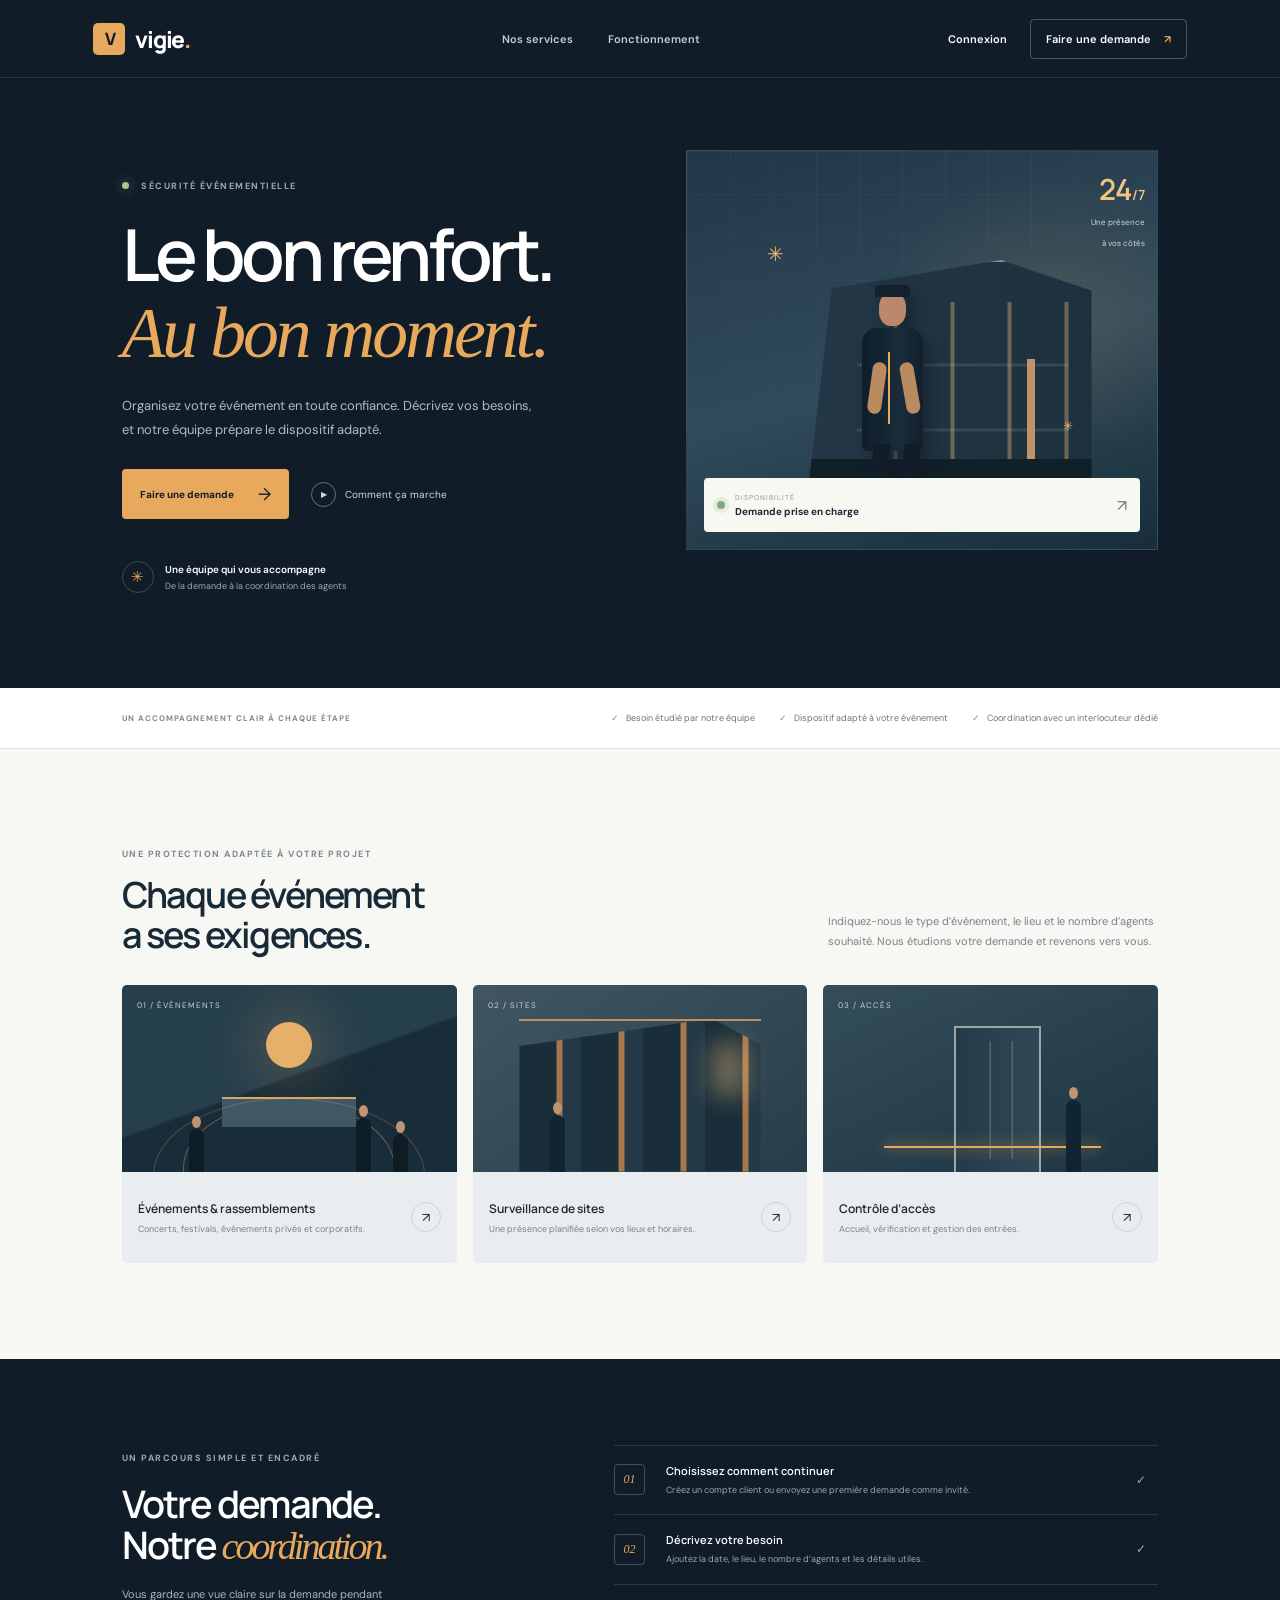
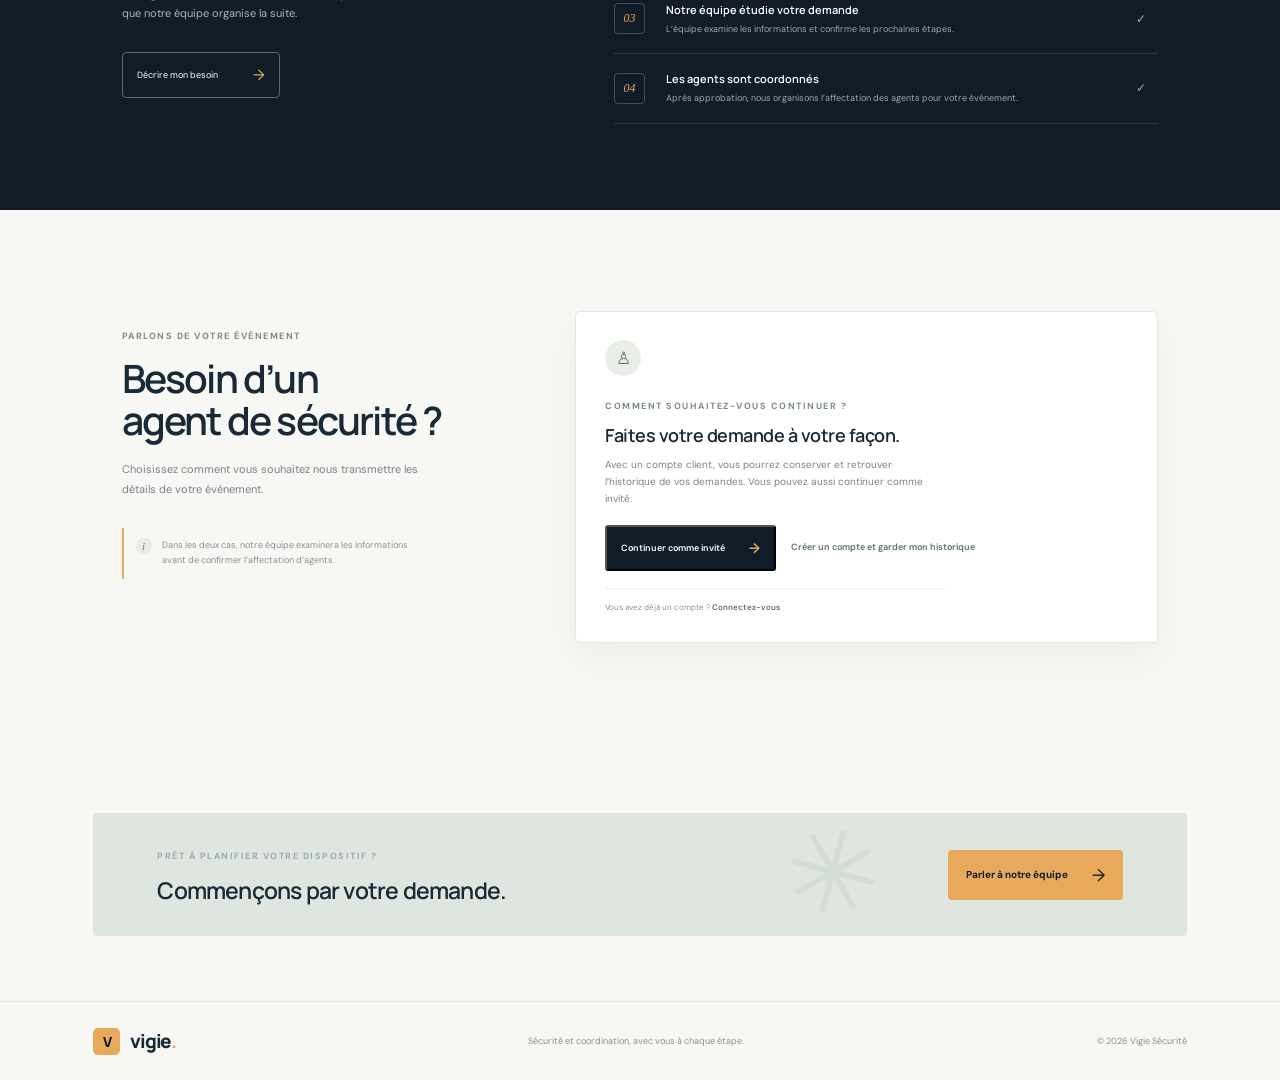
==== commit 370b56fd: "5e  modification" ====
--- a/index.html
+++ b/index.html
@@ -14,8 +14,8 @@
 <body>
   <header class="topbar">
     <a class="brand" href="#accueil" aria-label="Vigie, accueil"><span class="brand-mark">V</span><span>vigie<span class="brand-period">.</span></span></a>
-    <nav class="main-nav" aria-label="Navigation principale"><a href="#services">Nos services</a><a href="#fonctionnement">Fonctionnement</a></nav>
-    <div class="header-actions"><a class="login-button" href="auth.html?role=client&amp;mode=login">Connexion</a><a class="header-cta" href="#demande">Faire une demande <span>↗</span></a></div>
+    <nav class="main-nav" aria-label="Navigation principale"><a href="#services">Nos services</a><a href="#fonctionnement">Fonctionnement</a><div class="nav-account-menu"><a id="nav-account-link" href="auth.html?role=client&amp;mode=login">Connexion client</a><a id="nav-account-secondary" href="auth.html?role=client&amp;mode=signup">Créer un compte</a><div id="nav-account-summary" hidden><b id="nav-account-company"></b><small id="nav-account-identifier"></small></div></div></nav>
+    <div class="header-actions"><a class="login-button" id="account-link" href="auth.html?role=client&amp;mode=login">Connexion</a><a class="header-cta" href="#demande">Faire une demande <span>↗</span></a></div>
     <button class="menu-toggle" aria-label="Ouvrir le menu" aria-expanded="false">☰</button>
   </header>
 
@@ -52,7 +52,7 @@
 
     <section class="workflow" id="fonctionnement"><div class="workflow-inner"><div class="workflow-copy"><span class="eyebrow">UN PARCOURS SIMPLE ET ENCADRÉ</span><h2>Votre demande.<br>Notre <em>coordination.</em></h2><p>Vous gardez une vue claire sur la demande pendant que notre équipe organise la suite.</p><a href="#demande" class="outline-button">Décrire mon besoin <span>→</span></a></div><div class="flow-steps"><article><span class="flow-icon">01</span><div><h3>Choisissez comment continuer</h3><p>Créez un compte client ou envoyez une première demande comme invité.</p></div><span class="flow-check">✓</span></article><article><span class="flow-icon">02</span><div><h3>Décrivez votre besoin</h3><p>Ajoutez la date, le lieu, le nombre d’agents et les détails utiles.</p></div><span class="flow-check">✓</span></article><article><span class="flow-icon">03</span><div><h3>Notre équipe étudie votre demande</h3><p>L’équipe examine les informations et confirme les prochaines étapes.</p></div><span class="flow-check">✓</span></article><article><span class="flow-icon">04</span><div><h3>Les agents sont coordonnés</h3><p>Après approbation, nous organisons l’affectation des agents pour votre événement.</p></div><span class="flow-check">✓</span></article></div></div></section>
 
-    <section class="request-area section-wrap" id="demande"><div class="request-intro"><span class="eyebrow dark-eyebrow">PARLONS DE VOTRE ÉVÉNEMENT</span><h2>Besoin d’un<br>agent de sécurité ?</h2><p>Choisissez comment vous souhaitez nous transmettre les détails de votre événement.</p><div class="request-note"><span>i</span><p>Dans les deux cas, notre équipe examinera votre demande avant de confirmer l’affectation d’agents.</p></div></div><div class="request-flow"><div class="account-gate" id="request-choice"><span class="gate-icon">♙</span><span class="eyebrow dark-eyebrow">COMMENT SOUHAITEZ-VOUS CONTINUER ?</span><h3>Faites votre demande à votre façon.</h3><p>Avec un compte client, vous pourrez conserver et retrouver l’historique de vos demandes. Vous pouvez aussi continuer comme invité.</p><div class="choice-actions"><button type="button" id="guest-choice" class="gate-primary">Continuer comme invité <span>→</span></button><a href="auth.html?role=client&amp;mode=signup" class="gate-secondary">Créer un compte et garder mon historique</a></div><p class="existing-account">Vous avez déjà un compte ? <a href="auth.html?role=client&amp;mode=login">Connectez-vous</a></p></div><form class="request-form guest-form" id="guest-form" hidden><div class="form-heading"><span class="form-step">DEMANDE INVITÉ <b>·</b> SANS COMPTE</span><button class="back-choice" id="back-choice" type="button">← Retour</button></div><div class="form-row"><label>Nom de l’entreprise<input name="company" placeholder="Votre entreprise" required></label><label>Votre nom<input name="contact" placeholder="Nom du responsable" required></label></div><div class="form-row"><label>Votre courriel ou téléphone<input name="contactMethod" placeholder="nom@entreprise.com ou (514) 555-0100" required></label><label>Type d’événement<select name="eventType" required><option value="">Sélectionnez un type</option><option>Événement corporatif</option><option>Concert ou festival</option><option>Événement privé</option><option>Surveillance de site</option><option>Autre besoin</option></select></label></div><label>Type d’agent souhaité<select name="agentType" required><option value="">Sélectionnez un type d’agent</option><option>Agent événementiel</option><option>Agent de contrôle d’accès</option><option>Agent de surveillance de site</option><option>Autre / à définir avec l’équipe</option></select></label><div class="form-row"><label>Date de l’événement<input type="date" name="date" required></label><label>Nombre d’agents souhaité<input type="number" name="agents" min="1" placeholder="Ex. 4" required></label></div><label>Lieu de l’événement<input name="location" placeholder="Adresse, ville, code postal" required></label><label>Détails complémentaires<textarea name="details" rows="3" placeholder="Horaires, contexte, besoins particuliers…"></textarea></label><button class="submit-button" type="submit">Envoyer ma demande <span>→</span></button><p class="form-privacy">Votre courriel ou téléphone sert à vous contacter au sujet de cette demande. Pour retrouver un historique, créez un compte.</p><p class="form-message" id="form-message" role="status"></p></form></div></section>
+    <section class="request-area section-wrap" id="demande"><div class="request-intro"><span class="eyebrow dark-eyebrow">PARLONS DE VOTRE ÉVÉNEMENT</span><h2>Besoin d’un<br>agent de sécurité ?</h2><p>Choisissez comment vous souhaitez nous transmettre les détails de votre événement.</p><div class="request-note"><span>i</span><p>Dans les deux cas, notre équipe examinera les informations avant de confirmer l’affectation d’agents.</p></div></div><div class="request-flow"><div class="account-gate" id="request-choice"><span class="gate-icon">♙</span><span class="eyebrow dark-eyebrow">COMMENT SOUHAITEZ-VOUS CONTINUER ?</span><h3>Faites votre demande à votre façon.</h3><p>Avec un compte client, vous pourrez conserver et retrouver l’historique de vos demandes. Vous pouvez aussi continuer comme invité.</p><div class="choice-actions"><button type="button" id="guest-choice" class="gate-primary">Continuer comme invité <span>→</span></button><a href="auth.html?role=client&amp;mode=signup" class="gate-secondary">Créer un compte et garder mon historique</a></div><p class="existing-account">Vous avez déjà un compte ? <a href="auth.html?role=client&amp;mode=login">Connectez-vous</a></p></div><form class="request-form guest-form" id="guest-form" hidden><div class="form-heading"><span class="form-step">DEMANDE INVITÉ <b>·</b> SANS COMPTE</span><button class="back-choice" id="back-choice" type="button">← Retour</button></div><div class="form-row"><label>Nom de l’entreprise<input name="company" placeholder="Votre entreprise" required></label><label>Votre nom<input name="contact" placeholder="Nom du responsable" required></label></div><div class="form-row"><label>Votre courriel ou téléphone<input name="contactMethod" placeholder="nom@entreprise.com ou (514) 555-0100" required></label><label>Type d’événement<select name="eventType" required><option value="">Sélectionnez un type</option><option>Événement corporatif</option><option>Concert ou festival</option><option>Événement privé</option><option>Surveillance de site</option><option>Autre besoin</option></select></label></div><label id="agent-type-label">Type d’agent souhaité<select name="agentType" required><option value="">Sélectionnez un type d’agent créé par l’entreprise</option></select></label><div id="agent-type-empty" class="agent-type-empty" role="status" hidden>Aucun type d’agent n’est disponible pour le moment. L’entreprise doit d’abord en créer et en proposer un pour que vous puissiez envoyer une demande.</div><p id="agent-type-details" class="agent-price-note" hidden></p><div class="form-row"><label>Date de l’événement<input type="date" name="date" required></label><label>Nombre d’agents souhaité<input type="number" name="agents" min="1" placeholder="Ex. 4" required></label></div><label id="billing-duration-wrap" hidden>Durée estimée <span id="billing-duration-unit">en heures</span><input type="number" name="duration" min="1" max="720" value="1" required></label><label>Lieu de l’événement<input name="location" placeholder="Adresse, ville, code postal" required></label><label>Détails complémentaires<textarea name="details" rows="3" placeholder="Horaires, contexte, besoins particuliers…"></textarea></label><button class="submit-button" type="submit" disabled>Envoyer ma demande <span>→</span></button><p class="form-privacy">Votre courriel ou téléphone sert à vous contacter au sujet de cette demande. Pour retrouver un historique, créez un compte.</p><p class="form-message" id="form-message" role="status"></p></form></div></section>
 
 
 
--- a/styles.css
+++ b/styles.css
@@ -2,3 +2,11 @@
 @media(min-width:1400px){.hero{padding-left:12%;padding-right:12%}.section-wrap{padding-left:12%;padding-right:12%}.workflow{padding-left:12%;padding-right:12%}.admin-preview{padding-left:12%;padding-right:12%}}@media(max-width:950px){.topbar{padding:0 5%}.main-nav{gap:17px;margin-left:0}.main-nav a,.login-button,.header-cta{font-size:9px}.header-actions{gap:13px}.hero{padding-left:6%;padding-right:6%;gap:4%}.hero h1{font-size:59px;letter-spacing:-3px}.hero-visual{height:365px}.section-wrap{padding-left:6%;padding-right:6%}.trust-strip{padding-left:6%;padding-right:6%}.trust-items{gap:12px}.workflow{padding-left:6%;padding-right:6%}.request-area{gap:6%}.admin-preview{padding-left:6%;padding-right:6%;gap:5%}.dashboard{padding:13px}.table-head,.request-row{grid-template-columns:1.3fr .7fr .6fr .8fr}.status{font-size:5px;padding:4px}}@media(max-width:680px){.topbar{height:66px}.main-nav,.header-actions{display:none}.menu-toggle{display:block}.main-nav.open{display:flex;position:absolute;z-index:5;top:65px;left:0;right:0;background:var(--navy);padding:19px 6%;flex-direction:column;gap:18px}.main-nav.open a{font-size:12px}.hero{padding:40px 6% 48px;display:flex;flex-direction:column;gap:31px}.hero-copy{padding:0}.hero h1{font-size:49px;letter-spacing:-3.1px}.hero-subtitle{font-size:11px}.hero-actions{gap:15px}.primary-button{font-size:9px;padding:12px 13px;gap:16px}.secondary-button{font-size:9px}.hero-proof{margin-top:26px}.hero-visual{height:304px;margin:0 2%}.scene-person{left:33%;transform:scale(.88);transform-origin:bottom}.visual-count{right:12px;top:15px}.trust-strip{display:block;padding:19px 6%}.trust-strip>span{font-size:7px}.trust-items{display:grid;grid-template-columns:1fr;gap:9px;margin-top:13px}.trust-items span{font-size:9px}.services{padding-top:65px;padding-bottom:66px}.section-heading{display:block}.section-heading h2,.request-intro h2,.admin-copy h2{font-size:31px}.section-heading>p{margin-top:14px}.service-grid{grid-template-columns:1fr;gap:12px}.service-illustration{height:170px}.workflow{padding:62px 6%}.workflow-inner{grid-template-columns:1fr;gap:33px}.workflow h2{font-size:33px}.flow-steps h3{font-size:10px}.request-area{padding-top:68px;padding-bottom:70px;grid-template-columns:1fr;gap:29px}.request-intro{padding:0}.request-intro>p{max-width:360px}.request-note{margin-top:16px}.request-form{padding:20px 16px}.form-row{gap:9px}.request-form input,.request-form select,.request-form textarea{font-size:9px;padding:10px 8px}.admin-preview{padding:61px 6%;grid-template-columns:1fr;gap:22px}.admin-copy>p{max-width:420px}.dashboard{padding:13px 10px}.dash-stats{gap:5px}.dash-stats>div{padding:8px 6px}.table-head,.request-row{grid-template-columns:1.35fr .72fr .58fr .77fr;gap:3px}.table-head{font-size:5px}.request-row{font-size:6px}.client-cell{gap:4px}.client-avatar{width:20px;height:20px}.client-cell b{font-size:6px}.client-cell small{font-size:5px}.status{font-size:5px;padding:4px 3px}.dash-title h3{font-size:13px}.bottom-cta{margin:42px 4%;padding:23px 6%;display:block}.bottom-cta h2{font-size:19px;max-width:240px}.bottom-cta .primary-button{margin-top:18px}.cta-decoration{right:0;top:6px;font-size:82px}footer{padding:17px 6%;flex-wrap:wrap;gap:8px}footer .brand{font-size:17px}footer .brand-mark{width:25px;height:25px}footer p{order:3;width:100%;margin:0}footer>span{font-size:8px}.site-dialog{padding:24px 21px}.dialog-close-row{margin-top:-11px}}@media(max-width:390px){.hero h1{font-size:43px}.hero-actions{align-items:flex-start;flex-direction:column}.form-row{grid-template-columns:1fr}.request-form label{margin-bottom:12px}.status{white-space:normal}.table-head,.request-row{grid-template-columns:1.2fr .68fr .52fr .72fr}}@media(prefers-reduced-motion:reduce){html{scroll-behavior:auto}*{transition:none!important}}
 .account-gate{align-self:center;background:#fff;border:1px solid #e4e8e5;border-radius:5px;padding:28px 29px;box-shadow:0 16px 38px #2235420b}.gate-icon{width:36px;height:36px;display:grid;place-items:center;background:#e9efe7;border-radius:50%;color:#5c7b61;font-size:17px;margin-bottom:17px}.account-gate h3{font:600 18px Manrope;letter-spacing:-.5px;margin:9px 0}.account-gate>p{font-size:10px;line-height:1.7;color:#78848a;max-width:340px;margin:0 0 18px}.account-gate>div{display:flex;align-items:center;gap:18px}.gate-primary{display:inline-flex;align-items:center;gap:24px;background:var(--navy);color:white;padding:12px 14px;border-radius:3px;font-size:9px;font-weight:600}.gate-primary span{color:var(--amber);font-size:14px}.gate-secondary{font-size:9px;color:#58745e;font-weight:600}@media(max-width:680px){.account-gate{padding:22px 19px}.account-gate>div{align-items:flex-start;flex-direction:column;gap:14px}}
 .request-flow{min-width:0}.request-flow .account-gate{width:100%}.account-gate .choice-actions{gap:15px;flex-wrap:wrap}.account-gate .gate-primary{font-family:'DM Sans',sans-serif;cursor:pointer}.account-gate .gate-secondary{text-decoration:none;line-height:1.5}.existing-account{padding-top:12px;margin:17px 0 0!important;border-top:1px solid #edf0ed;font-size:8px!important;color:#899397!important}.existing-account a{color:#58745e;font-weight:600}.back-choice{border:0;background:none;color:#5c765e;font-size:8px;cursor:pointer}.guest-form[hidden]{display:none}.guest-form .form-message{color:#55785e;line-height:1.5}
+/* Client-facing rate note for the administrator-managed agent catalog. */
+.agent-price-note{display:block;margin-top:6px;color:#587460;font-size:12px;line-height:1.5}
+
+#billing-duration-wrap[hidden]{display:none}
+#nav-account-summary[hidden],.nav-account-menu [hidden]{display:none!important}.nav-account-menu{display:none}
+@media(max-width:680px){.main-nav.open .nav-account-menu{display:grid;gap:13px;padding-top:15px;border-top:1px solid #ffffff22}.main-nav.open .nav-account-menu>a{color:#f4c27f;font-size:11px}.nav-account-menu #nav-account-summary{display:grid;gap:4px;padding-top:2px}.nav-account-menu #nav-account-summary b{font-size:11px;color:#fff}.nav-account-menu #nav-account-summary small{font-size:9px;color:#aab7bd}}
+.agent-type-empty{margin:0 0 15px;padding:14px 15px;border:1px dashed #cbd4ce;border-radius:4px;background:#f4f6f2;color:#64736b;font-size:10px;line-height:1.6}
+#agent-type-label[hidden],#agent-type-empty[hidden]{display:none!important}
